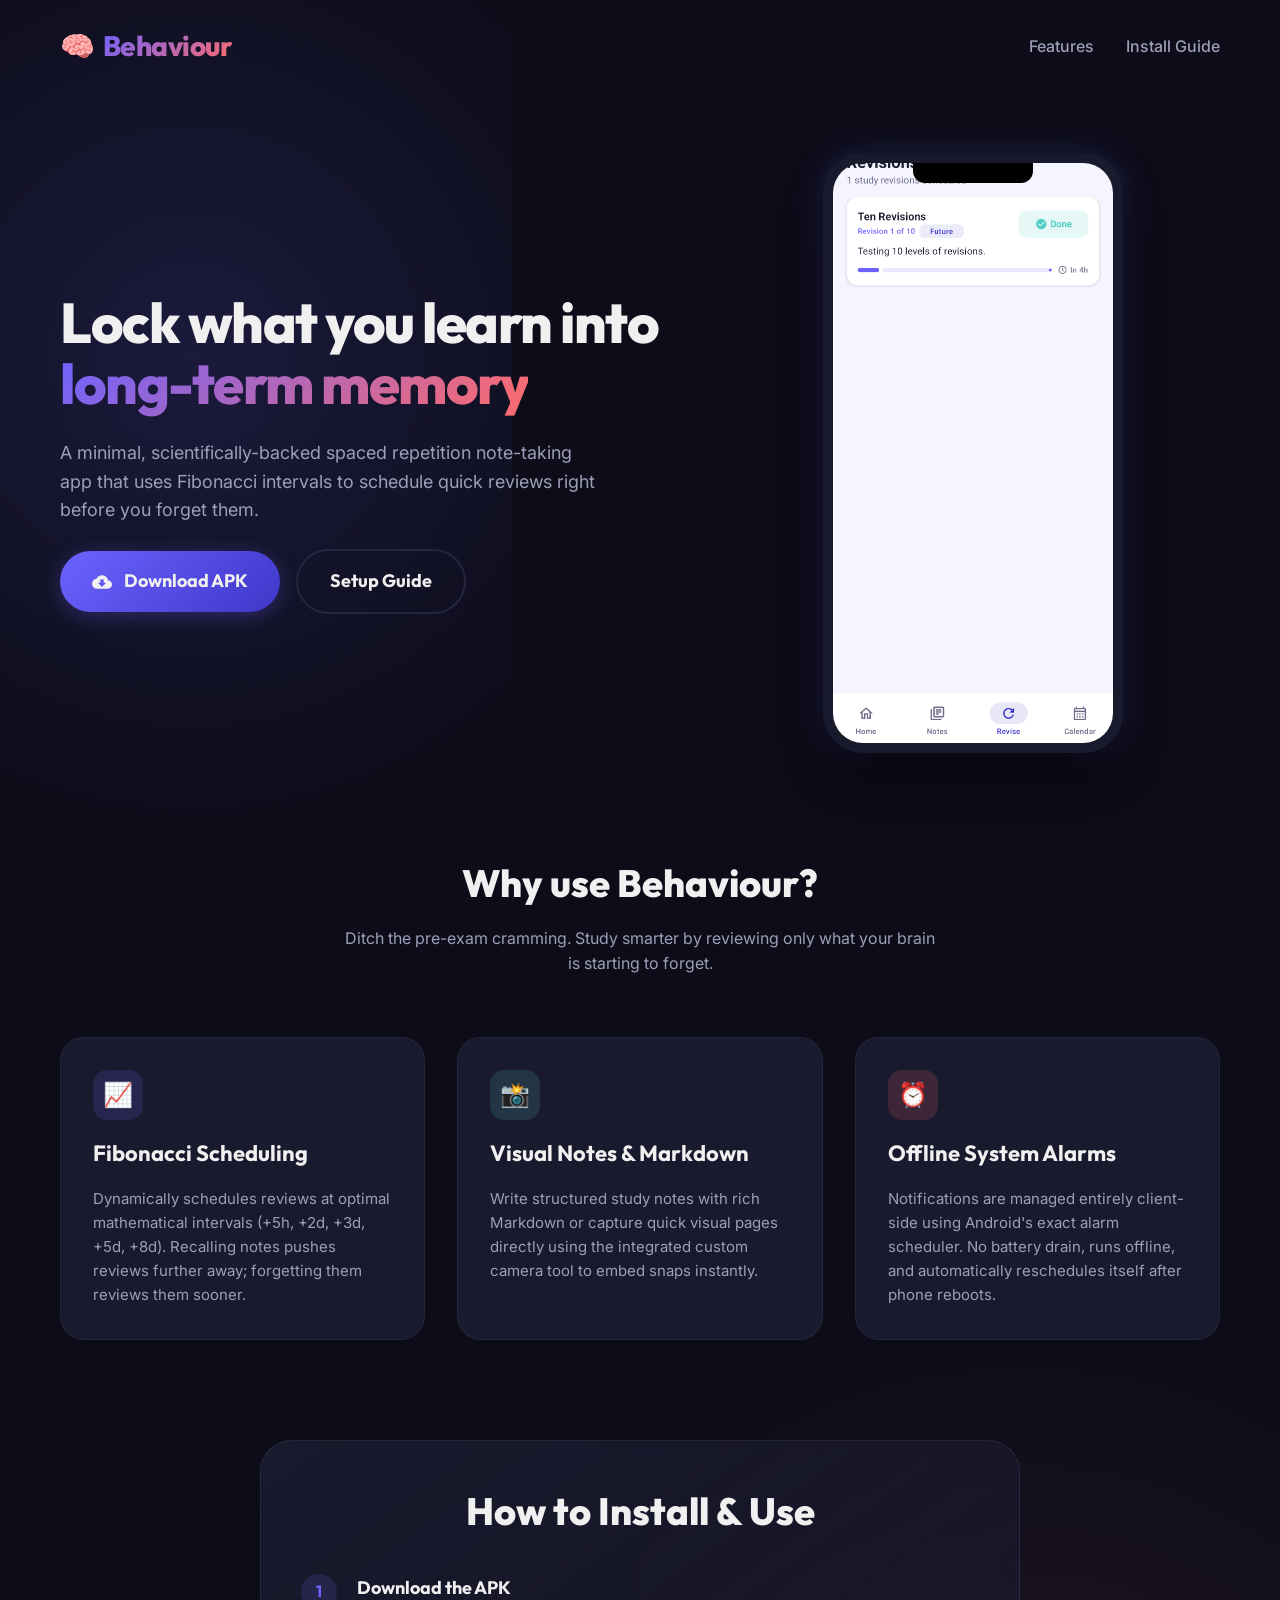
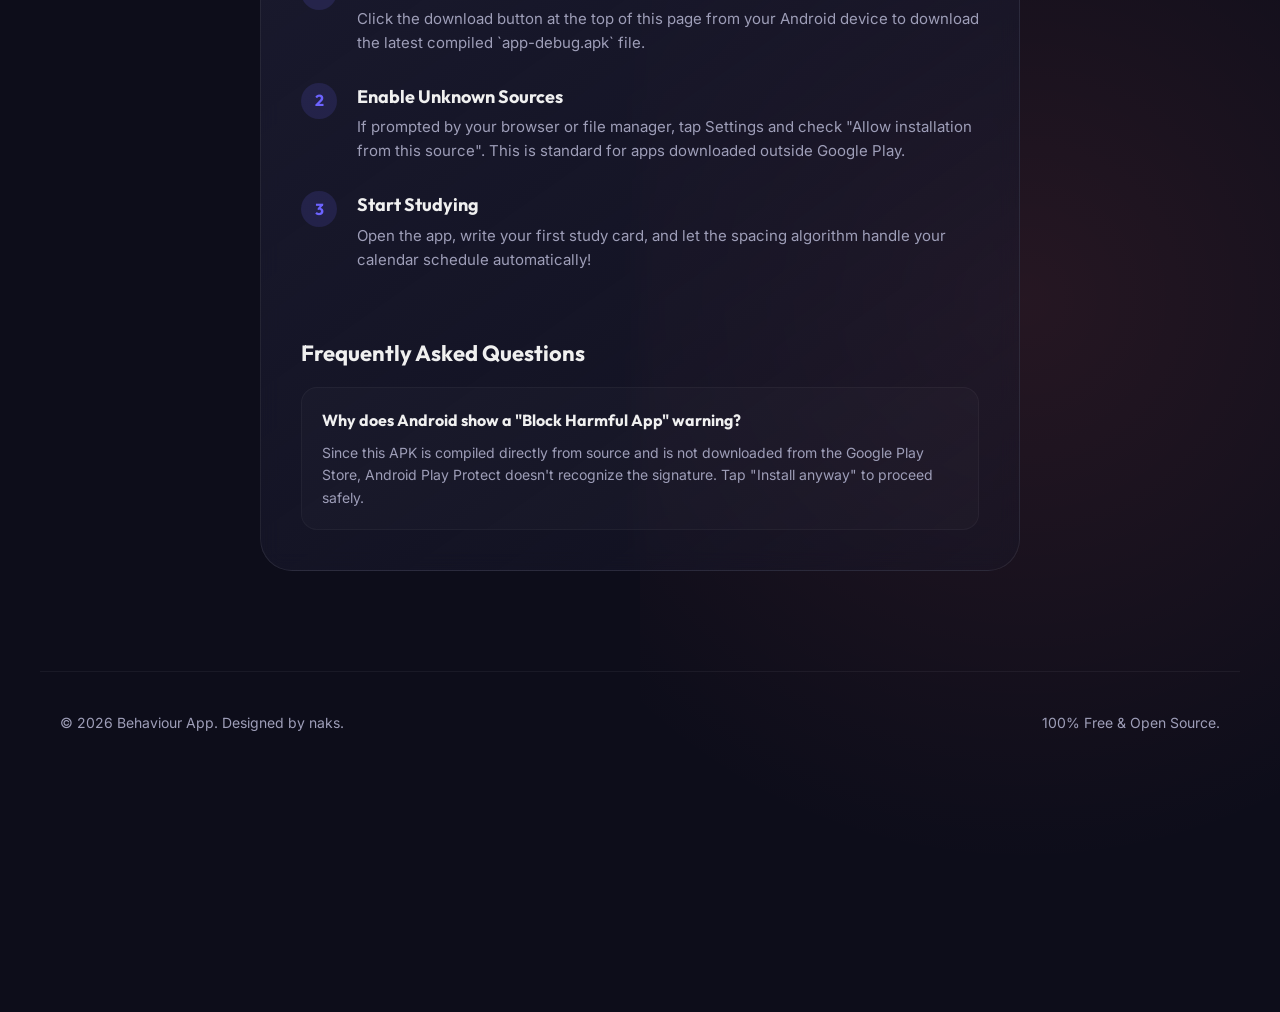
==== docs/index.html @ 8f96861b "Update download link to new GitHub username" ====
<!DOCTYPE html>
<html lang="en">
<head>
    <meta charset="UTF-8">
    <meta name="viewport" content="width=device-width, initial-scale=1.0">
    <title>Behaviour — Spaced Repetition & Study Notes</title>
    <link rel="stylesheet" href="style.css">
</head>
<body>

    <!-- Header Navigation -->
    <header>
        <a href="#" class="logo">🧠 <span>Behaviour</span></a>
        <div class="nav-links">
            <a href="#features">Features</a>
            <a href="#install">Install Guide</a>
        </div>
    </header>

    <!-- Hero Section -->
    <main class="hero">
        <div class="hero-content">
            <h1 class="hero-tagline">Lock what you learn into <span>long-term memory</span></h1>
            <p class="hero-description">
                A minimal, scientifically-backed spaced repetition note-taking app that uses Fibonacci intervals to schedule quick reviews right before you forget them.
            </p>
            
            <div class="cta-group">
                <!-- Redirect link to the latest release compiled by GitHub Actions -->
                <a href="https://github.com/nakshatrapaul/behaviour/releases/latest/download/app-debug.apk" class="btn-primary" id="download-btn">
                    <svg viewBox="0 0 24 24">
                        <path d="M19.35 10.04C18.67 6.59 15.64 4 12 4 9.11 4 6.6 5.64 5.35 8.04 2.34 8.36 0 10.91 0 14c0 3.31 2.69 6 6 6h13c2.76 0 5-2.24 5-5 0-2.64-2.05-4.78-4.65-4.96zM17 13l-5 5-5-5h3V9h4v4h3z"/>
                    </svg>
                    Download APK
                </a>
                <a href="#install" class="btn-secondary">Setup Guide</a>
            </div>
        </div>

        <!-- Phone Mockup -->
        <div class="mockup-container">
            <div class="device-wrapper">
                <div class="device-notch"></div>
                <img src="assets/screenshot.png" alt="Behaviour App Screen" class="device-screen">
            </div>
        </div>
    </main>

    <!-- Features Section -->
    <section class="features-section" id="features">
        <div class="section-header">
            <h2 class="section-title">Why use Behaviour?</h2>
            <p class="section-subtitle">Ditch the pre-exam cramming. Study smarter by reviewing only what your brain is starting to forget.</p>
        </div>

        <div class="features-grid">
            <!-- Spaced Repetition -->
            <div class="feature-card">
                <div class="feature-icon-wrapper icon-purple">📈</div>
                <h3 class="feature-title">Fibonacci Scheduling</h3>
                <p class="feature-desc">Dynamically schedules reviews at optimal mathematical intervals (+5h, +2d, +3d, +5d, +8d). Recalling notes pushes reviews further away; forgetting them reviews them sooner.</p>
            </div>

            <!-- Notes & Camera -->
            <div class="feature-card">
                <div class="feature-icon-wrapper icon-green">📸</div>
                <h3 class="feature-title">Visual Notes & Markdown</h3>
                <p class="feature-desc">Write structured study notes with rich Markdown or capture quick visual pages directly using the integrated custom camera tool to embed snaps instantly.</p>
            </div>

            <!-- Local Alarms -->
            <div class="feature-card">
                <div class="feature-icon-wrapper icon-coral">⏰</div>
                <h3 class="feature-title">Offline System Alarms</h3>
                <p class="feature-desc">Notifications are managed entirely client-side using Android's exact alarm scheduler. No battery drain, runs offline, and automatically reschedules itself after phone reboots.</p>
            </div>
        </div>
    </section>

    <!-- Onboarding / Install Guide -->
    <section class="onboarding-section" id="install">
        <div class="guide-card">
            <h2 class="section-title" style="text-align: center;">How to Install & Use</h2>
            
            <div class="guide-steps">
                <div class="step-item">
                    <div class="step-num">1</div>
                    <div class="step-content">
                        <h4>Download the APK</h4>
                        <p>Click the download button at the top of this page from your Android device to download the latest compiled `app-debug.apk` file.</p>
                    </div>
                </div>

                <div class="step-item">
                    <div class="step-num">2</div>
                    <div class="step-content">
                        <h4>Enable Unknown Sources</h4>
                        <p>If prompted by your browser or file manager, tap Settings and check "Allow installation from this source". This is standard for apps downloaded outside Google Play.</p>
                    </div>
                </div>

                <div class="step-item">
                    <div class="step-num">3</div>
                    <div class="step-content">
                        <h4>Start Studying</h4>
                        <p>Open the app, write your first study card, and let the spacing algorithm handle your calendar schedule automatically!</p>
                    </div>
                </div>
            </div>

            <div class="faq-container">
                <h3 class="feature-title" style="margin-top: 24px;">Frequently Asked Questions</h3>
                
                <div class="faq-item">
                    <h4 class="faq-question">Why does Android show a "Block Harmful App" warning?</h4>
                    <p class="faq-answer">Since this APK is compiled directly from source and is not downloaded from the Google Play Store, Android Play Protect doesn't recognize the signature. Tap "Install anyway" to proceed safely.</p>
                </div>
            </div>
        </div>
    </section>

    <!-- Footer -->
    <footer>
        <p>&copy; 2026 Behaviour App. Designed by naks.</p>
        <p>100% Free & Open Source.</p>
    </footer>

</body>
</html>
---- docs/style.css ----
/* Custom Fonts */
@import url('https://fonts.googleapis.com/css2?family=Inter:wght@300;400;500;600&family=Outfit:wght@400;600;700;800&display=swap');

:root {
    --primary: #6C63FF;
    --primary-light: #3F37C9;
    --secondary: #FF6B6B;
    --accent: #4ECDC4;
    --bg-dark: #0D0D1A;
    --card-dark: #1A1A2E;
    --card-hover: #252540;
    --text-white: #F0F0F0;
    --text-gray: #9E9EB8;
    --font-outfit: 'Outfit', sans-serif;
    --font-inter: 'Inter', sans-serif;
}

* {
    margin: 0;
    padding: 0;
    box-sizing: border-box;
}

body {
    background-color: var(--bg-dark);
    color: var(--text-white);
    font-family: var(--font-inter);
    line-height: 1.6;
    overflow-x: hidden;
    position: relative;
}

/* Background Gradients (Aesthetic Glows) */
body::before {
    content: '';
    position: absolute;
    top: -10%;
    left: -10%;
    width: 50%;
    height: 50%;
    background: radial-gradient(circle, rgba(108, 99, 255, 0.15) 0%, rgba(0,0,0,0) 70%);
    z-index: -1;
    pointer-events: none;
}

body::after {
    content: '';
    position: absolute;
    bottom: -10%;
    right: -10%;
    width: 60%;
    height: 60%;
    background: radial-gradient(circle, rgba(255, 107, 107, 0.1) 0%, rgba(0,0,0,0) 70%);
    z-index: -1;
    pointer-events: none;
}

/* Header / Navigation */
header {
    max-width: 1200px;
    margin: 0 auto;
    padding: 24px 20px;
    display: flex;
    justify-content: space-between;
    align-items: center;
}

.logo {
    font-family: var(--font-outfit);
    font-size: 28px;
    font-weight: 800;
    color: var(--text-white);
    text-decoration: none;
    letter-spacing: -0.5px;
    display: flex;
    align-items: center;
    gap: 8px;
}

.logo span {
    background: linear-gradient(135deg, var(--primary), var(--secondary));
    -webkit-background-clip: text;
    -webkit-text-fill-color: transparent;
}

.nav-links {
    display: flex;
    gap: 32px;
}

.nav-links a {
    color: var(--text-gray);
    text-decoration: none;
    font-weight: 500;
    transition: color 0.3s ease;
}

.nav-links a:hover {
    color: var(--text-white);
}

/* Hero Section */
.hero {
    max-width: 1200px;
    margin: 60px auto 100px;
    padding: 0 20px;
    display: grid;
    grid-template-columns: 1.1fr 0.9fr;
    gap: 60px;
    align-items: center;
}

@media (max-width: 968px) {
    .hero {
        grid-template-columns: 1fr;
        text-align: center;
        margin-top: 20px;
        gap: 40px;
    }
}

.hero-content {
    display: flex;
    flex-direction: column;
    gap: 24px;
}

.hero-tagline {
    font-family: var(--font-outfit);
    font-size: 56px;
    font-weight: 800;
    line-height: 1.1;
    letter-spacing: -1.5px;
}

@media (max-width: 768px) {
    .hero-tagline {
        font-size: 40px;
    }
}

.hero-tagline span {
    background: linear-gradient(135deg, var(--primary), var(--secondary));
    -webkit-background-clip: text;
    -webkit-text-fill-color: transparent;
}

.hero-description {
    font-size: 18px;
    color: var(--text-gray);
    max-width: 540px;
}

@media (max-width: 968px) {
    .hero-description {
        margin: 0 auto;
    }
}

/* Call to Action Button */
.cta-group {
    display: flex;
    gap: 16px;
    align-items: center;
}

@media (max-width: 968px) {
    .cta-group {
        justify-content: center;
    }
}

@media (max-width: 480px) {
    .cta-group {
        flex-direction: column;
        width: 100%;
    }
}

.btn-primary {
    background: linear-gradient(135deg, var(--primary), var(--primary-light));
    color: var(--text-white);
    text-decoration: none;
    font-family: var(--font-outfit);
    font-size: 18px;
    font-weight: 700;
    padding: 16px 32px;
    border-radius: 50px;
    display: inline-flex;
    align-items: center;
    gap: 12px;
    box-shadow: 0 4px 20px rgba(108, 99, 255, 0.3);
    transition: all 0.3s cubic-bezier(0.16, 1, 0.3, 1);
    border: none;
    cursor: pointer;
}

.btn-primary:hover {
    transform: translateY(-2px);
    box-shadow: 0 8px 30px rgba(108, 99, 255, 0.5);
}

.btn-primary svg {
    width: 20px;
    height: 20px;
    fill: currentColor;
    transition: transform 0.3s ease;
}

.btn-primary:hover svg {
    transform: translateY(2px);
}

.btn-secondary {
    background-color: transparent;
    color: var(--text-white);
    border: 2px solid var(--card-hover);
    text-decoration: none;
    font-family: var(--font-outfit);
    font-size: 18px;
    font-weight: 700;
    padding: 16px 32px;
    border-radius: 50px;
    transition: all 0.3s ease;
}

.btn-secondary:hover {
    border-color: var(--text-white);
    background-color: rgba(255, 255, 255, 0.05);
}

@media (max-width: 480px) {
    .btn-primary, .btn-secondary {
        width: 100%;
        justify-content: center;
    }
}

/* Mockup Showcase */
.mockup-container {
    position: relative;
    display: flex;
    justify-content: center;
    align-items: center;
}

.device-wrapper {
    position: relative;
    width: 300px;
    height: 600px;
    border-radius: 40px;
    background-color: #000;
    border: 10px solid #1a1a2e;
    box-shadow: 0 25px 50px -12px rgba(0, 0, 0, 0.8),
                0 0 30px rgba(108, 99, 255, 0.2);
    overflow: hidden;
}

.device-screen {
    width: 100%;
    height: 100%;
    object-fit: cover;
    background-color: var(--bg-dark);
}

.device-notch {
    position: absolute;
    top: 0;
    left: 50%;
    transform: translateX(-50%);
    width: 120px;
    height: 20px;
    background-color: #000;
    border-bottom-left-radius: 12px;
    border-bottom-right-radius: 12px;
    z-index: 10;
}

/* Features Grid */
.features-section {
    max-width: 1200px;
    margin: 80px auto;
    padding: 0 20px;
}

.section-header {
    text-align: center;
    margin-bottom: 60px;
    display: flex;
    flex-direction: column;
    gap: 12px;
}

.section-title {
    font-family: var(--font-outfit);
    font-size: 38px;
    font-weight: 800;
}

.section-subtitle {
    color: var(--text-gray);
    max-width: 600px;
    margin: 0 auto;
}

.features-grid {
    display: grid;
    grid-template-columns: repeat(auto-fit, minmax(300px, 1fr));
    gap: 32px;
}

.feature-card {
    background-color: var(--card-dark);
    border: 1px solid rgba(255, 255, 255, 0.05);
    border-radius: 24px;
    padding: 32px;
    display: flex;
    flex-direction: column;
    gap: 16px;
    transition: all 0.3s ease;
}

.feature-card:hover {
    transform: translateY(-4px);
    border-color: rgba(108, 99, 255, 0.3);
    background-color: var(--card-hover);
    box-shadow: 0 10px 30px rgba(108, 99, 255, 0.05);
}

.feature-icon-wrapper {
    width: 50px;
    height: 50px;
    border-radius: 14px;
    display: flex;
    align-items: center;
    justify-content: center;
    font-size: 24px;
}

.icon-purple {
    background-color: rgba(108, 99, 255, 0.15);
    color: var(--primary);
}

.icon-green {
    background-color: rgba(78, 205, 196, 0.15);
    color: var(--accent);
}

.icon-coral {
    background-color: rgba(255, 107, 107, 0.15);
    color: var(--secondary);
}

.feature-title {
    font-family: var(--font-outfit);
    font-size: 22px;
    font-weight: 700;
}

.feature-desc {
    color: var(--text-gray);
    font-size: 15px;
}

/* Install Guide & FAQ */
.onboarding-section {
    max-width: 800px;
    margin: 100px auto;
    padding: 0 20px;
}

.guide-card {
    background: linear-gradient(145deg, var(--card-dark) 0%, rgba(26,26,46,0.3) 100%);
    border: 1px solid rgba(255, 255, 255, 0.08);
    border-radius: 32px;
    padding: 40px;
    backdrop-filter: blur(10px);
}

@media (max-width: 480px) {
    .guide-card {
        padding: 24px;
    }
}

.guide-steps {
    display: flex;
    flex-direction: column;
    gap: 28px;
    margin-top: 32px;
}

.step-item {
    display: flex;
    gap: 20px;
    align-items: flex-start;
}

.step-num {
    background-color: rgba(108, 99, 255, 0.15);
    color: var(--primary);
    width: 36px;
    height: 36px;
    border-radius: 50%;
    display: flex;
    align-items: center;
    justify-content: center;
    font-family: var(--font-outfit);
    font-weight: 700;
    flex-shrink: 0;
}

.step-content h4 {
    font-family: var(--font-outfit);
    font-size: 18px;
    font-weight: 700;
    margin-bottom: 4px;
}

.step-content p {
    color: var(--text-gray);
    font-size: 15px;
}

/* FAQ Accordion */
.faq-container {
    margin-top: 40px;
    display: flex;
    flex-direction: column;
    gap: 16px;
}

.faq-item {
    background-color: rgba(255, 255, 255, 0.02);
    border: 1px solid rgba(255, 255, 255, 0.04);
    border-radius: 16px;
    padding: 20px;
}

.faq-question {
    font-family: var(--font-outfit);
    font-size: 16px;
    font-weight: 700;
    margin-bottom: 8px;
    color: var(--text-white);
}

.faq-answer {
    color: var(--text-gray);
    font-size: 14px;
}

/* Footer */
footer {
    border-top: 1px solid rgba(255, 255, 255, 0.05);
    max-width: 1200px;
    margin: 0 auto;
    padding: 40px 20px;
    display: flex;
    justify-content: space-between;
    align-items: center;
    color: var(--text-gray);
    font-size: 14px;
}

@media (max-width: 768px) {
    footer {
        flex-direction: column;
        gap: 20px;
        text-align: center;
    }
}
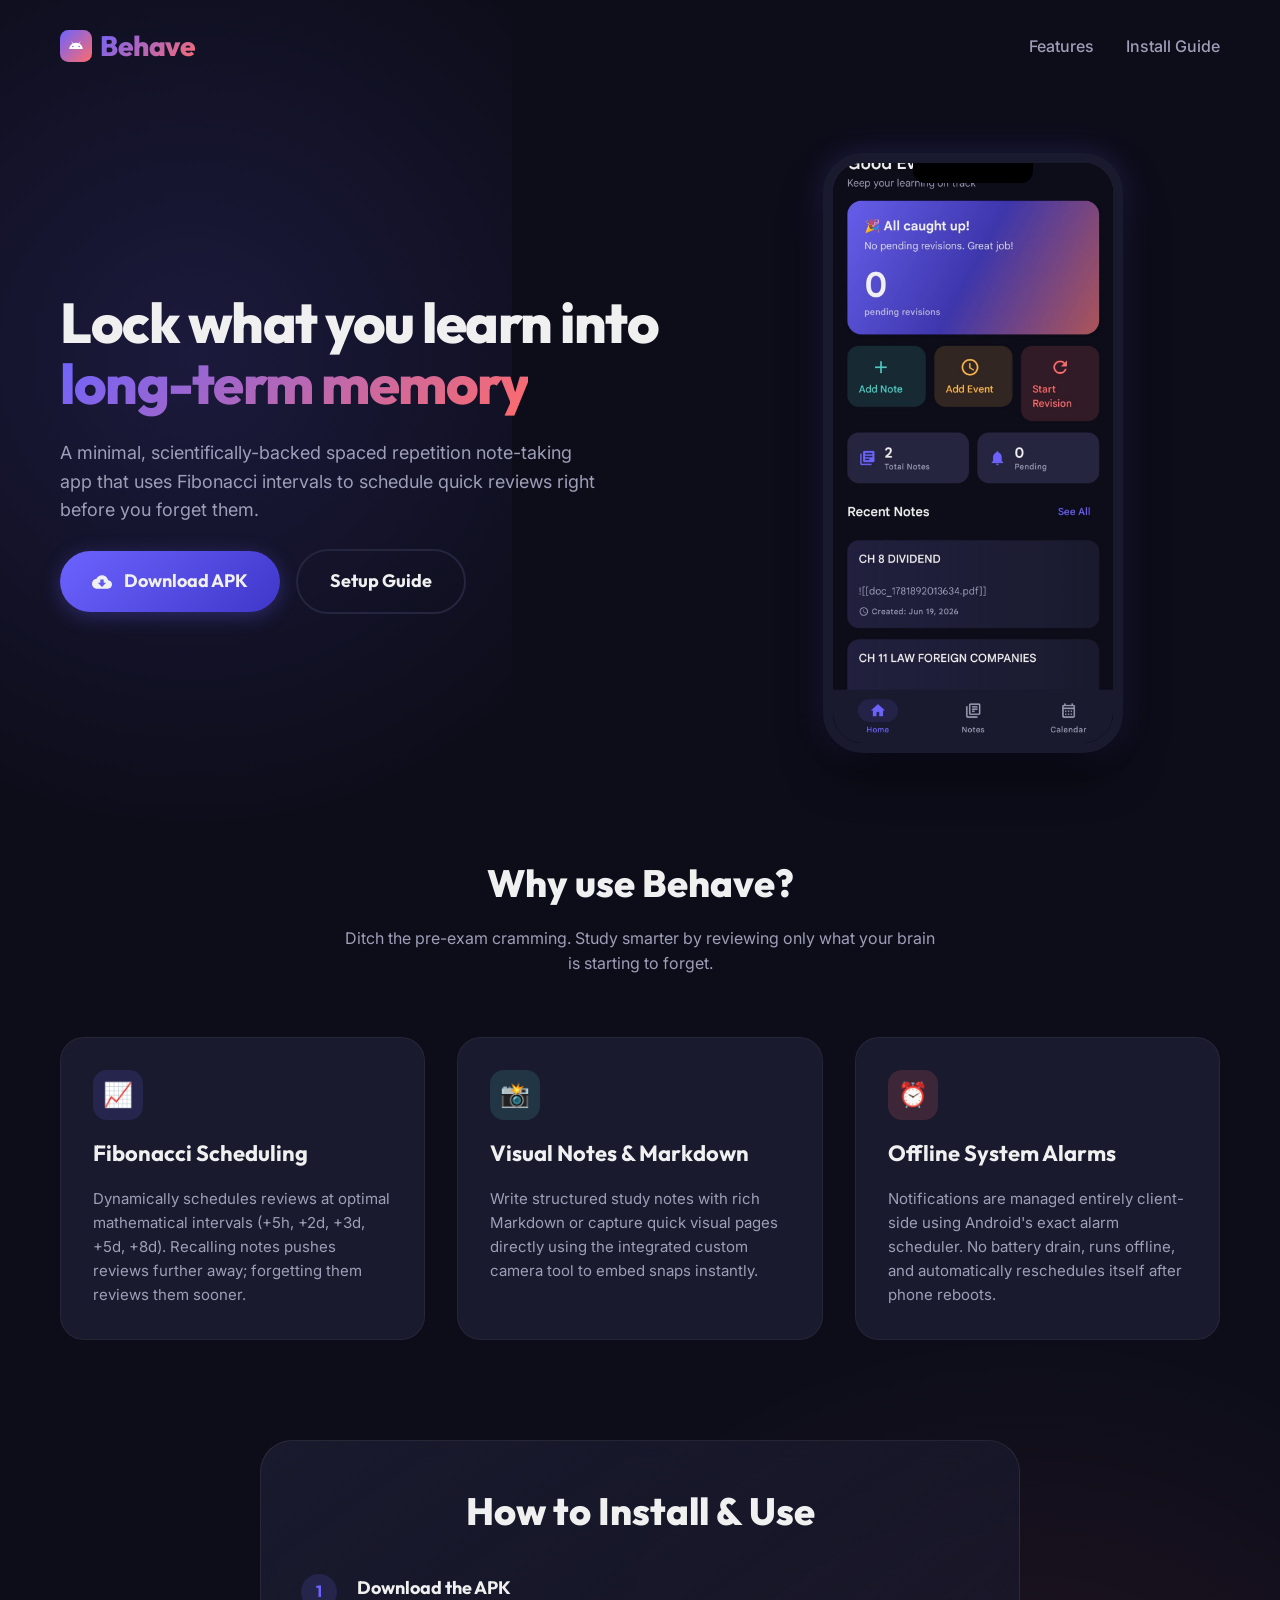
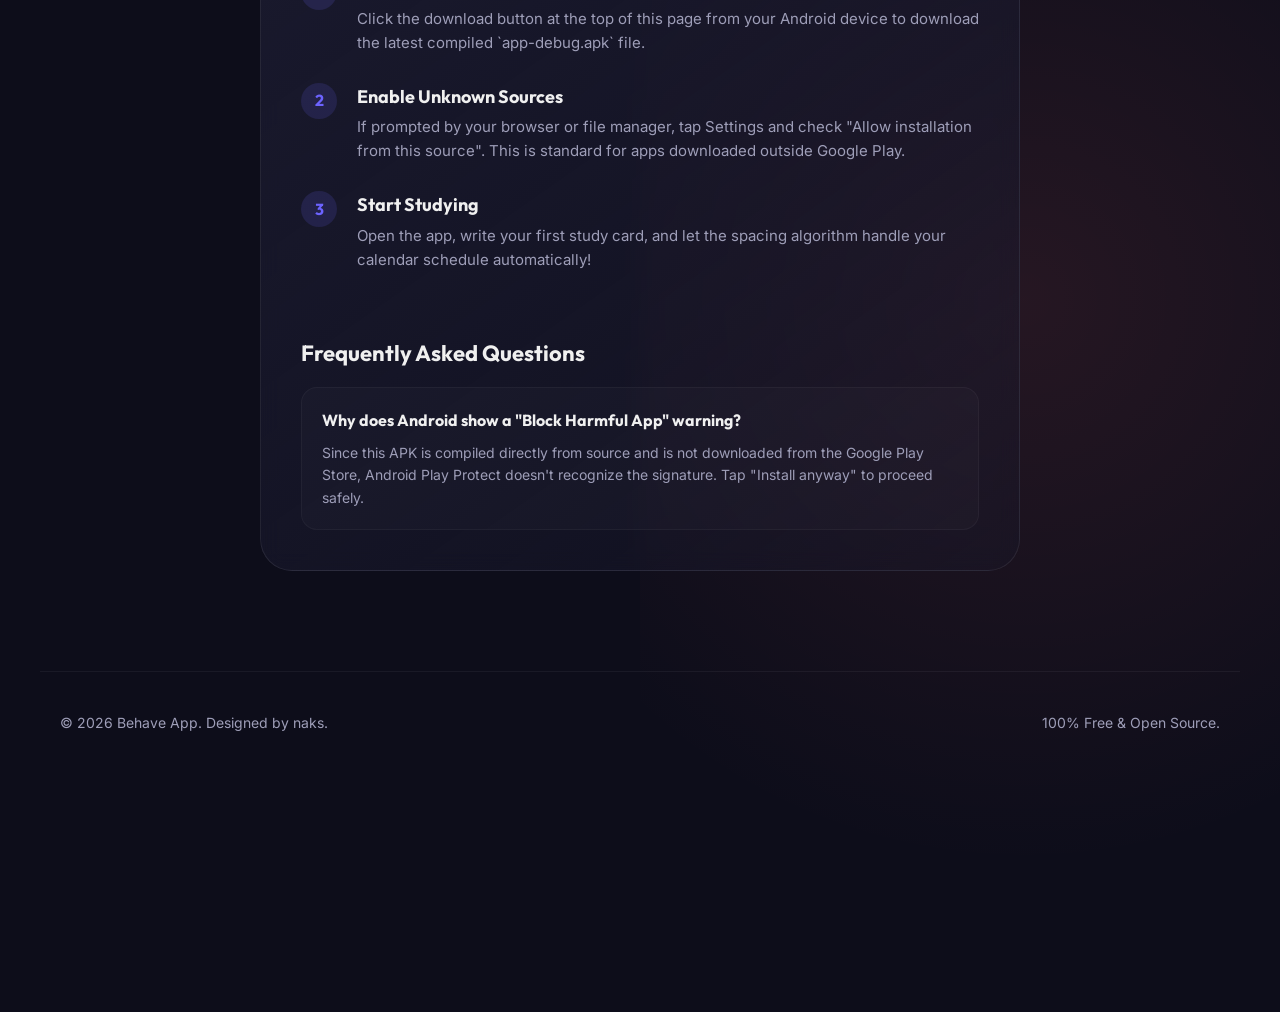
==== commit ccb64963: "Web: change mockup screenshot and update logo/brand to Behave" ====
--- a/docs/index.html
+++ b/docs/index.html
@@ -3,14 +3,28 @@
 <head>
     <meta charset="UTF-8">
     <meta name="viewport" content="width=device-width, initial-scale=1.0">
-    <title>Behaviour — Spaced Repetition & Study Notes</title>
+    <title>Behave — Spaced Repetition & Study Notes</title>
     <link rel="stylesheet" href="style.css">
 </head>
 <body>
 
     <!-- Header Navigation -->
     <header>
-        <a href="#" class="logo">🧠 <span>Behaviour</span></a>
+        <a href="#" class="logo">
+            <svg viewBox="0 0 108 108" class="logo-icon" width="32" height="32">
+                <rect width="108" height="108" rx="28" fill="url(#logo-grad)" />
+                <path fill="#FFFFFF" d="M65.3,45.828l3.8,-6.6c0.2,-0.4 0.1,-0.9 -0.3,-1.1c-0.4,-0.2 -0.9,-0.1 -1.1,0.3l-3.9,6.7c-6.3,-2.8 -13.4,-2.8 -19.7,0l-3.9,-6.7c-0.2,-0.4 -0.7,-0.5 -1.1,-0.3C38.8,38.328 38.7,38.828 38.9,39.228l3.8,6.6C36.2,49.428 31.7,56.028 31,63.928h46C76.3,56.028 71.8,49.428 65.3,45.828z" />
+                <circle cx="43.4" cy="55.5" r="2.5" fill="#6C63FF" />
+                <circle cx="64.6" cy="55.5" r="2.5" fill="#6C63FF" />
+                <defs>
+                    <linearGradient id="logo-grad" x1="0%" y1="0%" x2="100%" y2="100%">
+                        <stop offset="0%" stop-color="#6C63FF" />
+                        <stop offset="100%" stop-color="#FF6B6B" />
+                    </linearGradient>
+                </defs>
+            </svg>
+            <span>Behave</span>
+        </a>
         <div class="nav-links">
             <a href="#features">Features</a>
             <a href="#install">Install Guide</a>
@@ -41,7 +55,7 @@
         <div class="mockup-container">
             <div class="device-wrapper">
                 <div class="device-notch"></div>
-                <img src="assets/screenshot.png" alt="Behaviour App Screen" class="device-screen">
+                <img src="assets/screenshot.png" alt="Behave App Screen" class="device-screen">
             </div>
         </div>
     </main>
@@ -49,7 +63,7 @@
     <!-- Features Section -->
     <section class="features-section" id="features">
         <div class="section-header">
-            <h2 class="section-title">Why use Behaviour?</h2>
+            <h2 class="section-title">Why use Behave?</h2>
             <p class="section-subtitle">Ditch the pre-exam cramming. Study smarter by reviewing only what your brain is starting to forget.</p>
         </div>
 
@@ -121,7 +135,7 @@
 
     <!-- Footer -->
     <footer>
-        <p>&copy; 2026 Behaviour App. Designed by naks.</p>
+        <p>&copy; 2026 Behave App. Designed by naks.</p>
         <p>100% Free & Open Source.</p>
     </footer>
 
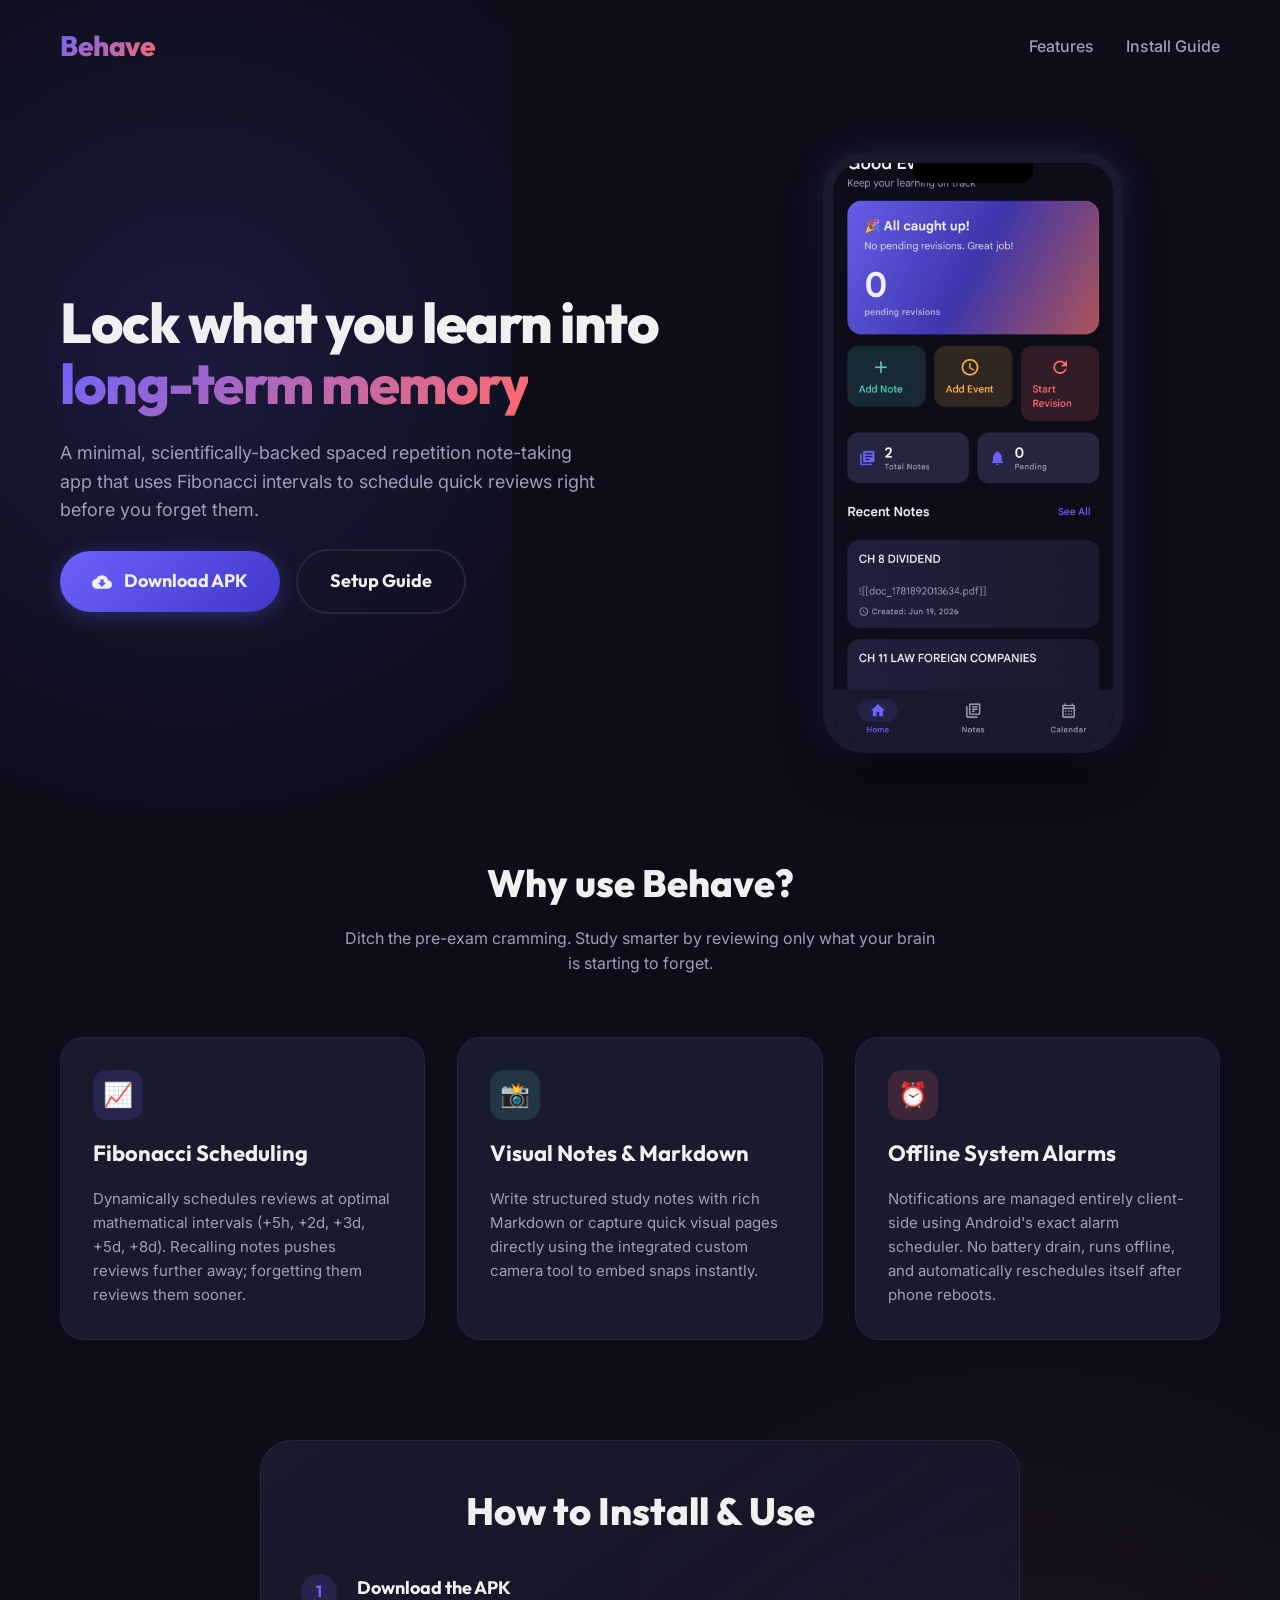
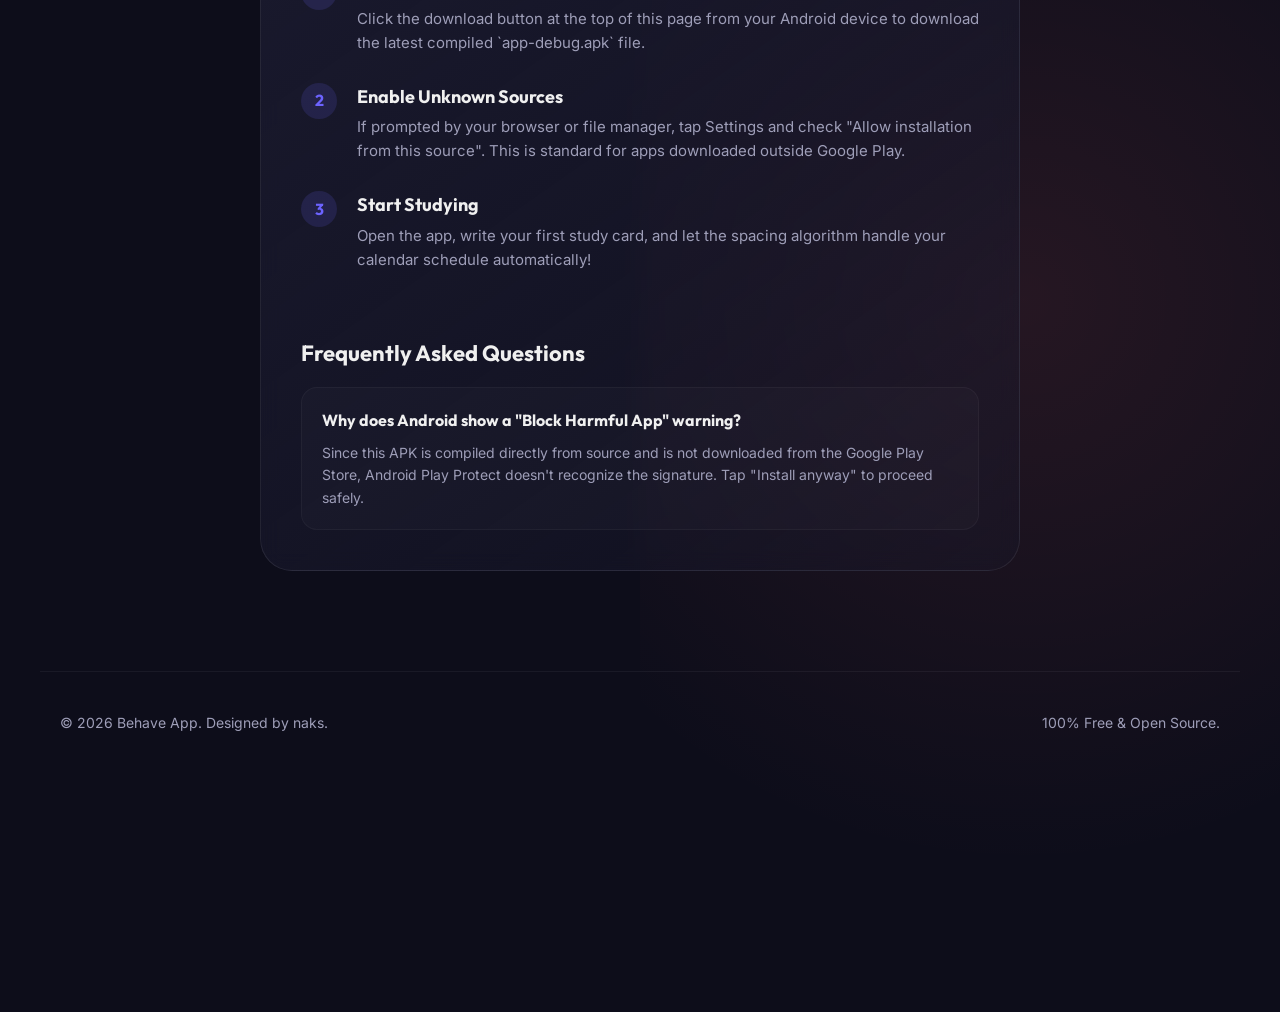
==== commit 8f92c98f: "Web: simplify logo to just the text Behave (no symbols or icon)" ====
--- a/docs/index.html
+++ b/docs/index.html
@@ -10,21 +10,7 @@
 
     <!-- Header Navigation -->
     <header>
-        <a href="#" class="logo">
-            <svg viewBox="0 0 108 108" class="logo-icon" width="32" height="32">
-                <rect width="108" height="108" rx="28" fill="url(#logo-grad)" />
-                <path fill="#FFFFFF" d="M65.3,45.828l3.8,-6.6c0.2,-0.4 0.1,-0.9 -0.3,-1.1c-0.4,-0.2 -0.9,-0.1 -1.1,0.3l-3.9,6.7c-6.3,-2.8 -13.4,-2.8 -19.7,0l-3.9,-6.7c-0.2,-0.4 -0.7,-0.5 -1.1,-0.3C38.8,38.328 38.7,38.828 38.9,39.228l3.8,6.6C36.2,49.428 31.7,56.028 31,63.928h46C76.3,56.028 71.8,49.428 65.3,45.828z" />
-                <circle cx="43.4" cy="55.5" r="2.5" fill="#6C63FF" />
-                <circle cx="64.6" cy="55.5" r="2.5" fill="#6C63FF" />
-                <defs>
-                    <linearGradient id="logo-grad" x1="0%" y1="0%" x2="100%" y2="100%">
-                        <stop offset="0%" stop-color="#6C63FF" />
-                        <stop offset="100%" stop-color="#FF6B6B" />
-                    </linearGradient>
-                </defs>
-            </svg>
-            <span>Behave</span>
-        </a>
+        <a href="#" class="logo"><span>Behave</span></a>
         <div class="nav-links">
             <a href="#features">Features</a>
             <a href="#install">Install Guide</a>
@@ -55,7 +41,7 @@
         <div class="mockup-container">
             <div class="device-wrapper">
                 <div class="device-notch"></div>
-                <img src="assets/screenshot.png" alt="Behave App Screen" class="device-screen">
+                <img src="assets/screenshot.png?v=2" alt="Behave App Screen" class="device-screen">
             </div>
         </div>
     </main>
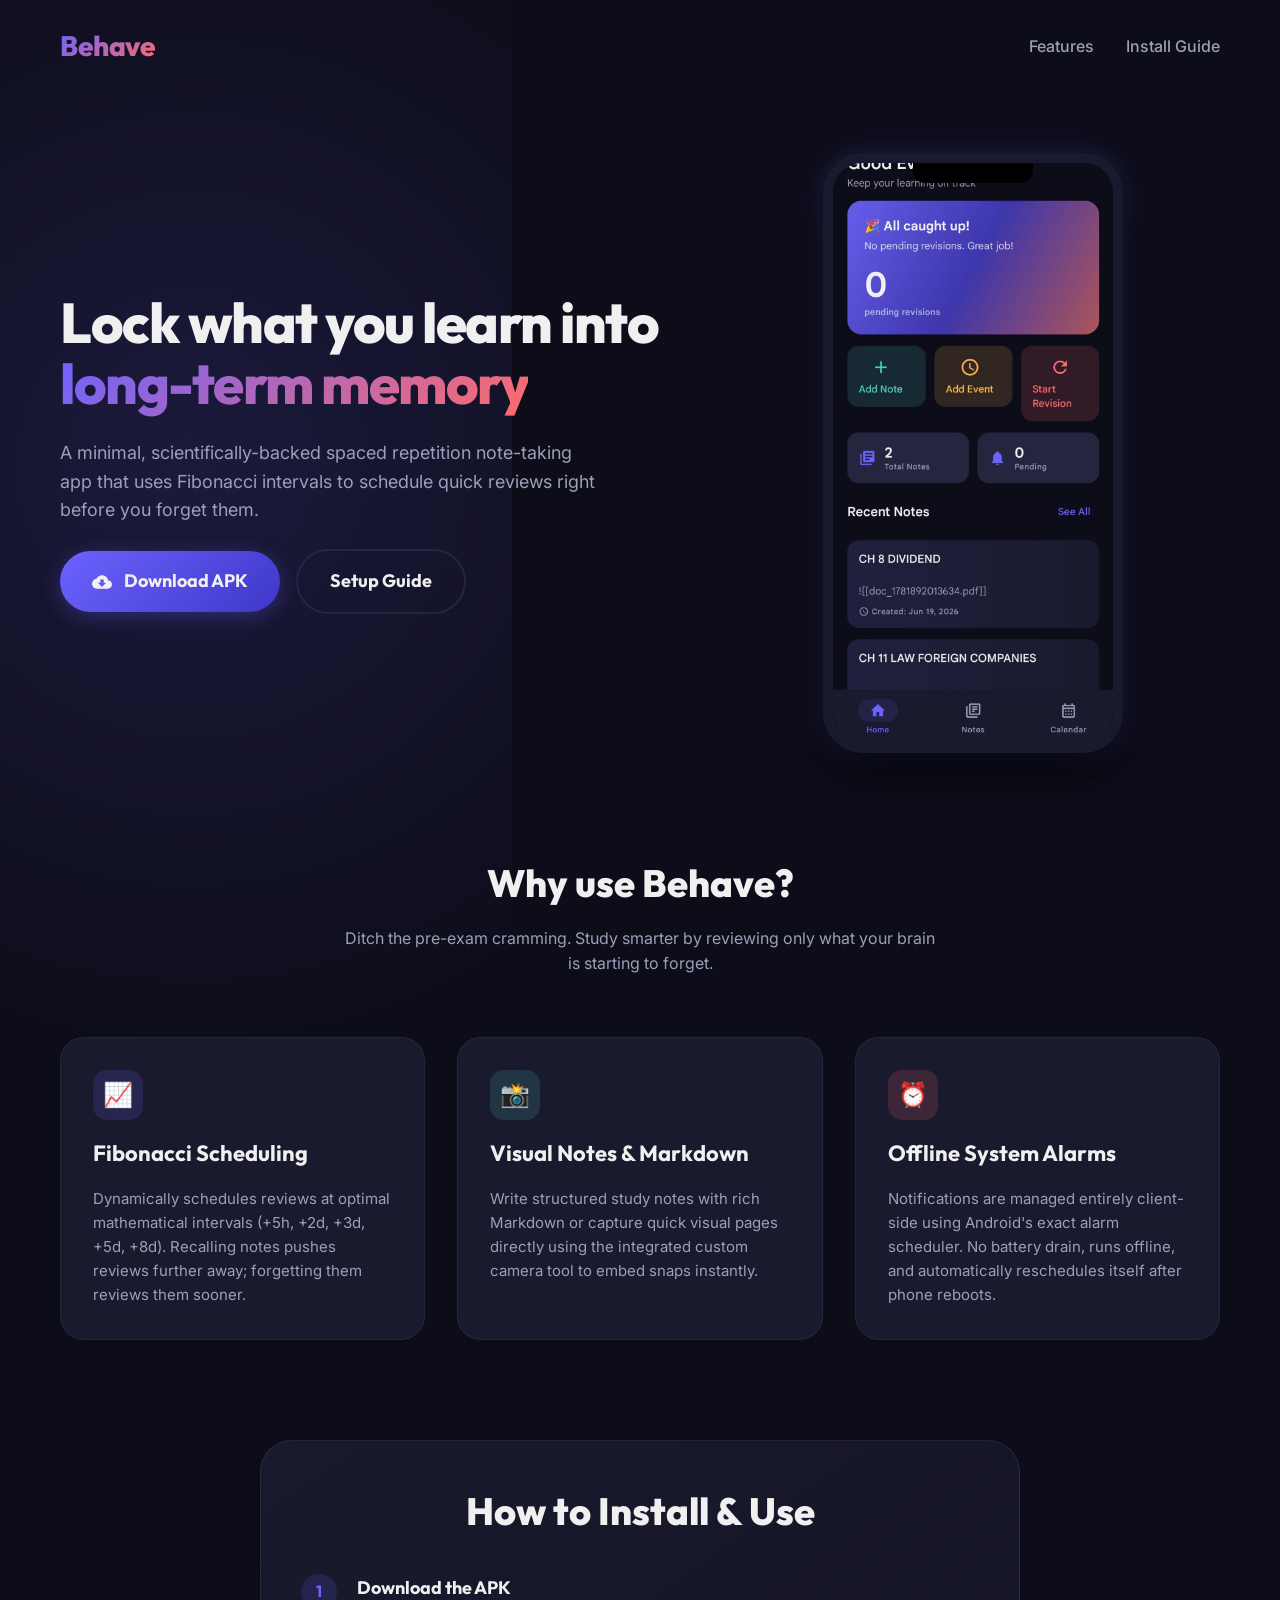
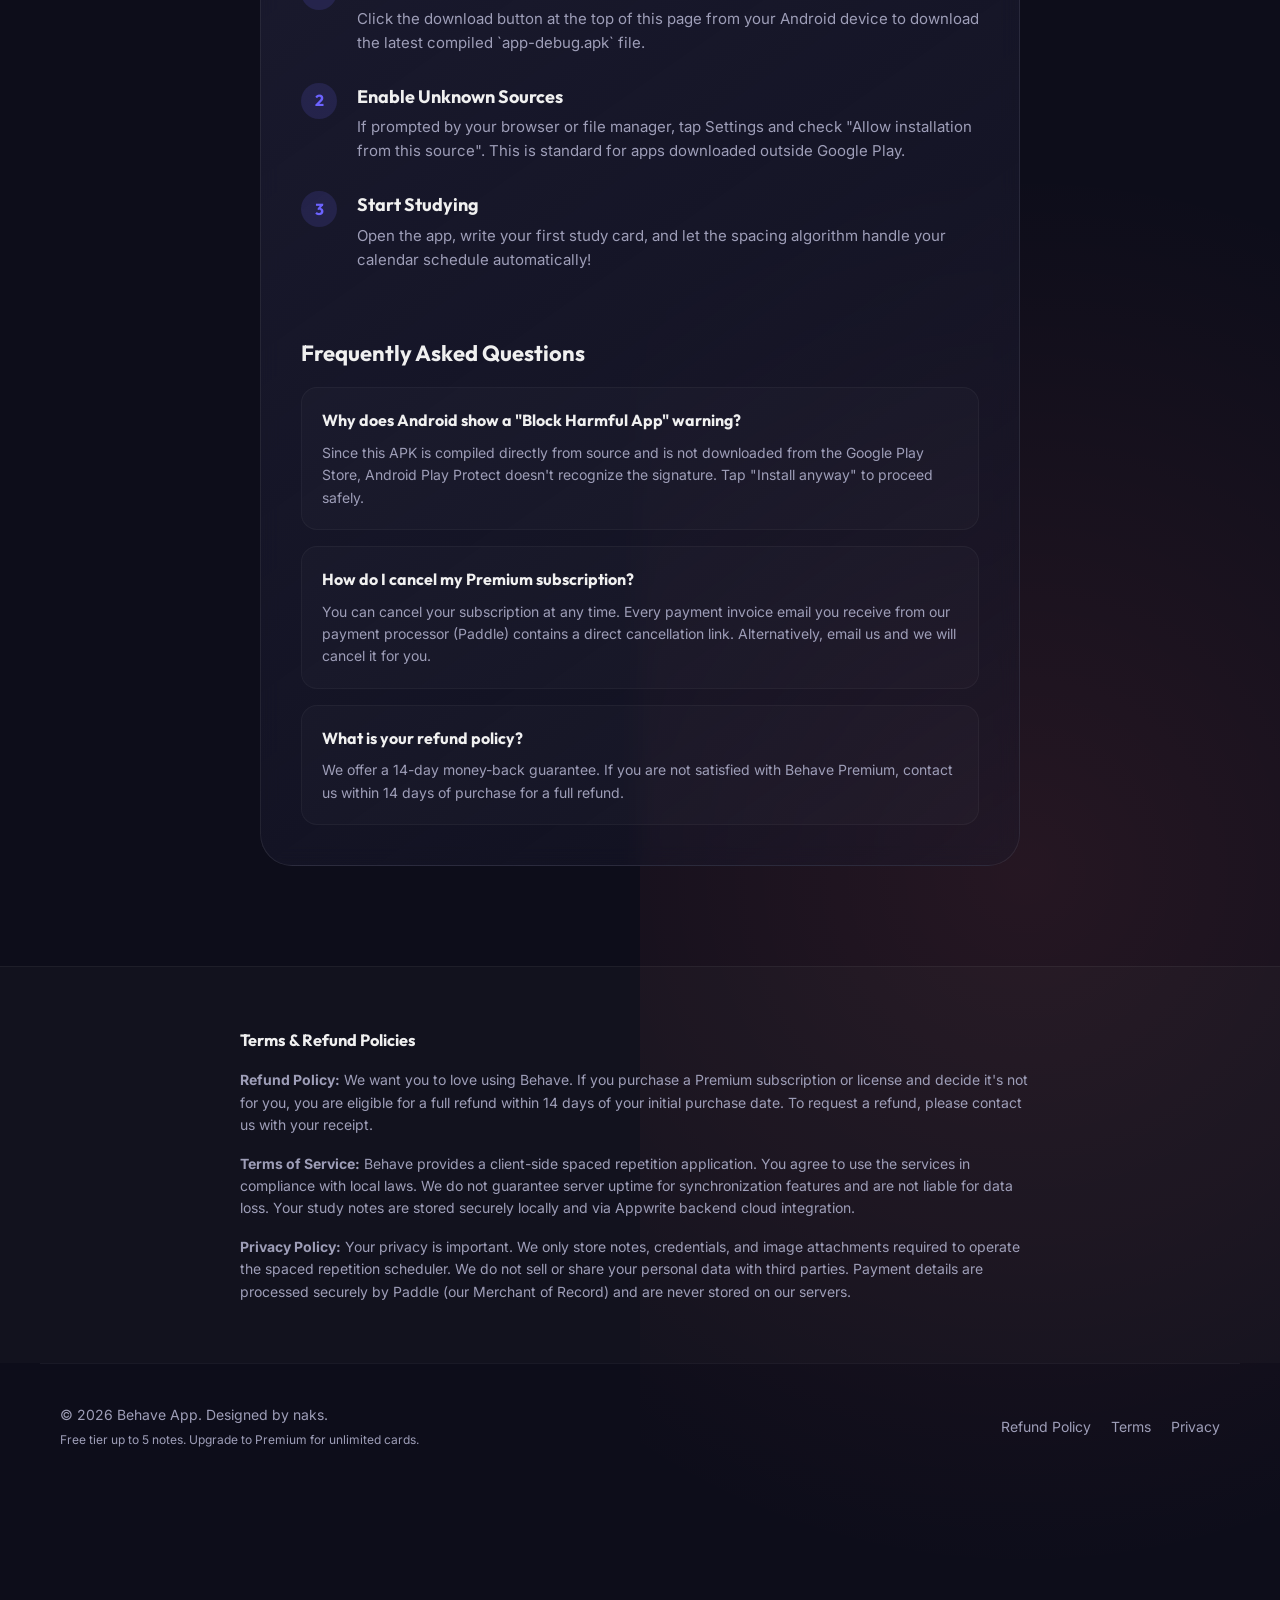
==== commit 401e26b6: "feat: Add Paddle.js checkout page and update BillingRepository with real Price ID" ====
--- a/docs/index.html
+++ b/docs/index.html
@@ -115,14 +115,41 @@
                     <h4 class="faq-question">Why does Android show a "Block Harmful App" warning?</h4>
                     <p class="faq-answer">Since this APK is compiled directly from source and is not downloaded from the Google Play Store, Android Play Protect doesn't recognize the signature. Tap "Install anyway" to proceed safely.</p>
                 </div>
+
+                <div class="faq-item">
+                    <h4 class="faq-question">How do I cancel my Premium subscription?</h4>
+                    <p class="faq-answer">You can cancel your subscription at any time. Every payment invoice email you receive from our payment processor (Paddle) contains a direct cancellation link. Alternatively, email us and we will cancel it for you.</p>
+                </div>
+
+                <div class="faq-item">
+                    <h4 class="faq-question">What is your refund policy?</h4>
+                    <p class="faq-answer">We offer a 14-day money-back guarantee. If you are not satisfied with Behave Premium, contact us within 14 days of purchase for a full refund.</p>
+                </div>
             </div>
+        </div>
+    </section>
+
+    <!-- Legal Policies Section -->
+    <section class="policies-section" id="policies" style="padding: 60px 20px; background: rgba(255, 255, 255, 0.02); border-top: 1px solid rgba(255, 255, 255, 0.05);">
+        <div style="max-width: 800px; margin: 0 auto; color: var(--text-gray); font-size: 14px; line-height: 1.6;">
+            <h3 style="color: var(--text-white); margin-bottom: 16px; font-family: var(--font-outfit);">Terms & Refund Policies</h3>
+            <p id="refund-policy"><strong>Refund Policy:</strong> We want you to love using Behave. If you purchase a Premium subscription or license and decide it's not for you, you are eligible for a full refund within 14 days of your initial purchase date. To request a refund, please contact us with your receipt.</p>
+            <p id="terms" style="margin-top: 16px;"><strong>Terms of Service:</strong> Behave provides a client-side spaced repetition application. You agree to use the services in compliance with local laws. We do not guarantee server uptime for synchronization features and are not liable for data loss. Your study notes are stored securely locally and via Appwrite backend cloud integration.</p>
+            <p id="privacy" style="margin-top: 16px;"><strong>Privacy Policy:</strong> Your privacy is important. We only store notes, credentials, and image attachments required to operate the spaced repetition scheduler. We do not sell or share your personal data with third parties. Payment details are processed securely by Paddle (our Merchant of Record) and are never stored on our servers.</p>
         </div>
     </section>
 
     <!-- Footer -->
     <footer>
-        <p>&copy; 2026 Behave App. Designed by naks.</p>
-        <p>100% Free & Open Source.</p>
+        <div>
+            <p>&copy; 2026 Behave App. Designed by naks.</p>
+            <p style="font-size: 12px; margin-top: 4px;">Free tier up to 5 notes. Upgrade to Premium for unlimited cards.</p>
+        </div>
+        <div style="display: flex; gap: 20px;">
+            <a href="#refund-policy" style="color: var(--text-gray); text-decoration: none; transition: color 0.3s;" onmouseover="this.style.color='#F0F0F0'" onmouseout="this.style.color='var(--text-gray)'">Refund Policy</a>
+            <a href="#terms" style="color: var(--text-gray); text-decoration: none; transition: color 0.3s;" onmouseover="this.style.color='#F0F0F0'" onmouseout="this.style.color='var(--text-gray)'">Terms</a>
+            <a href="#privacy" style="color: var(--text-gray); text-decoration: none; transition: color 0.3s;" onmouseover="this.style.color='#F0F0F0'" onmouseout="this.style.color='var(--text-gray)'">Privacy</a>
+        </div>
     </footer>
 
 </body>
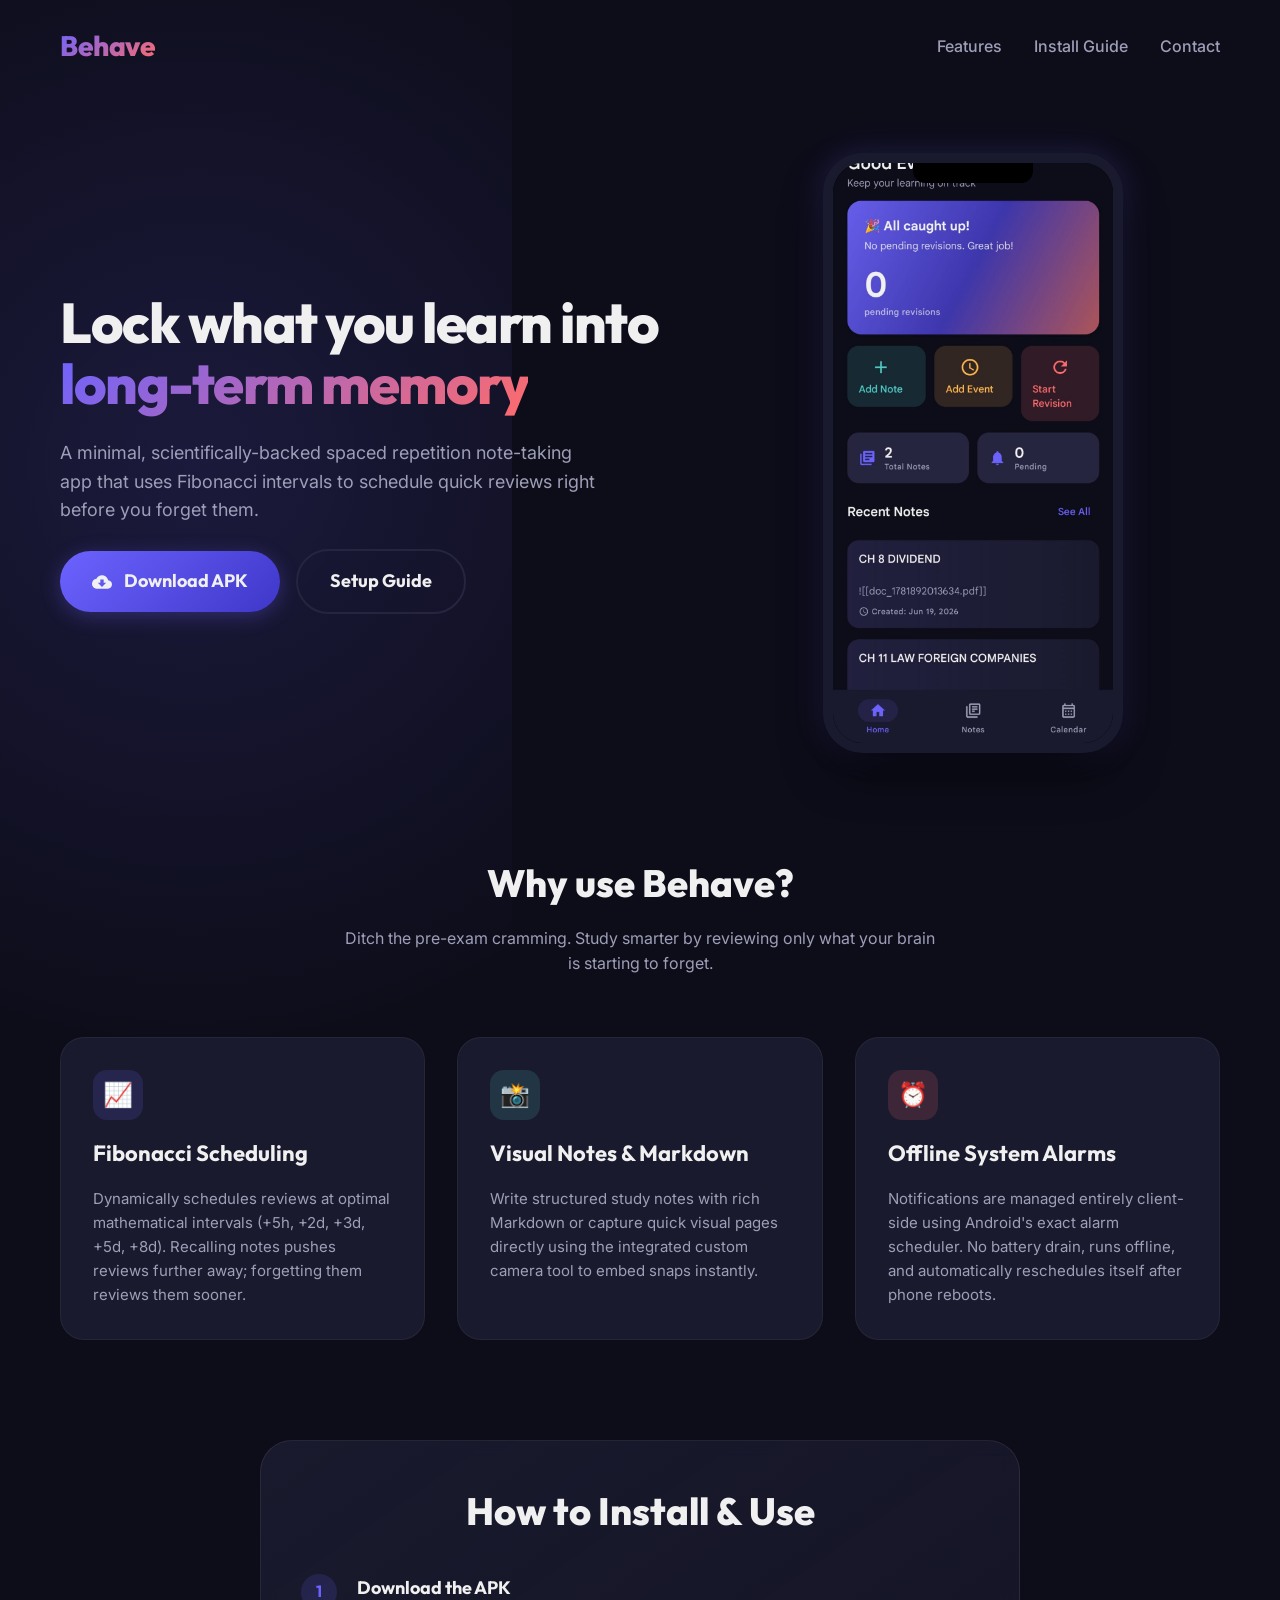
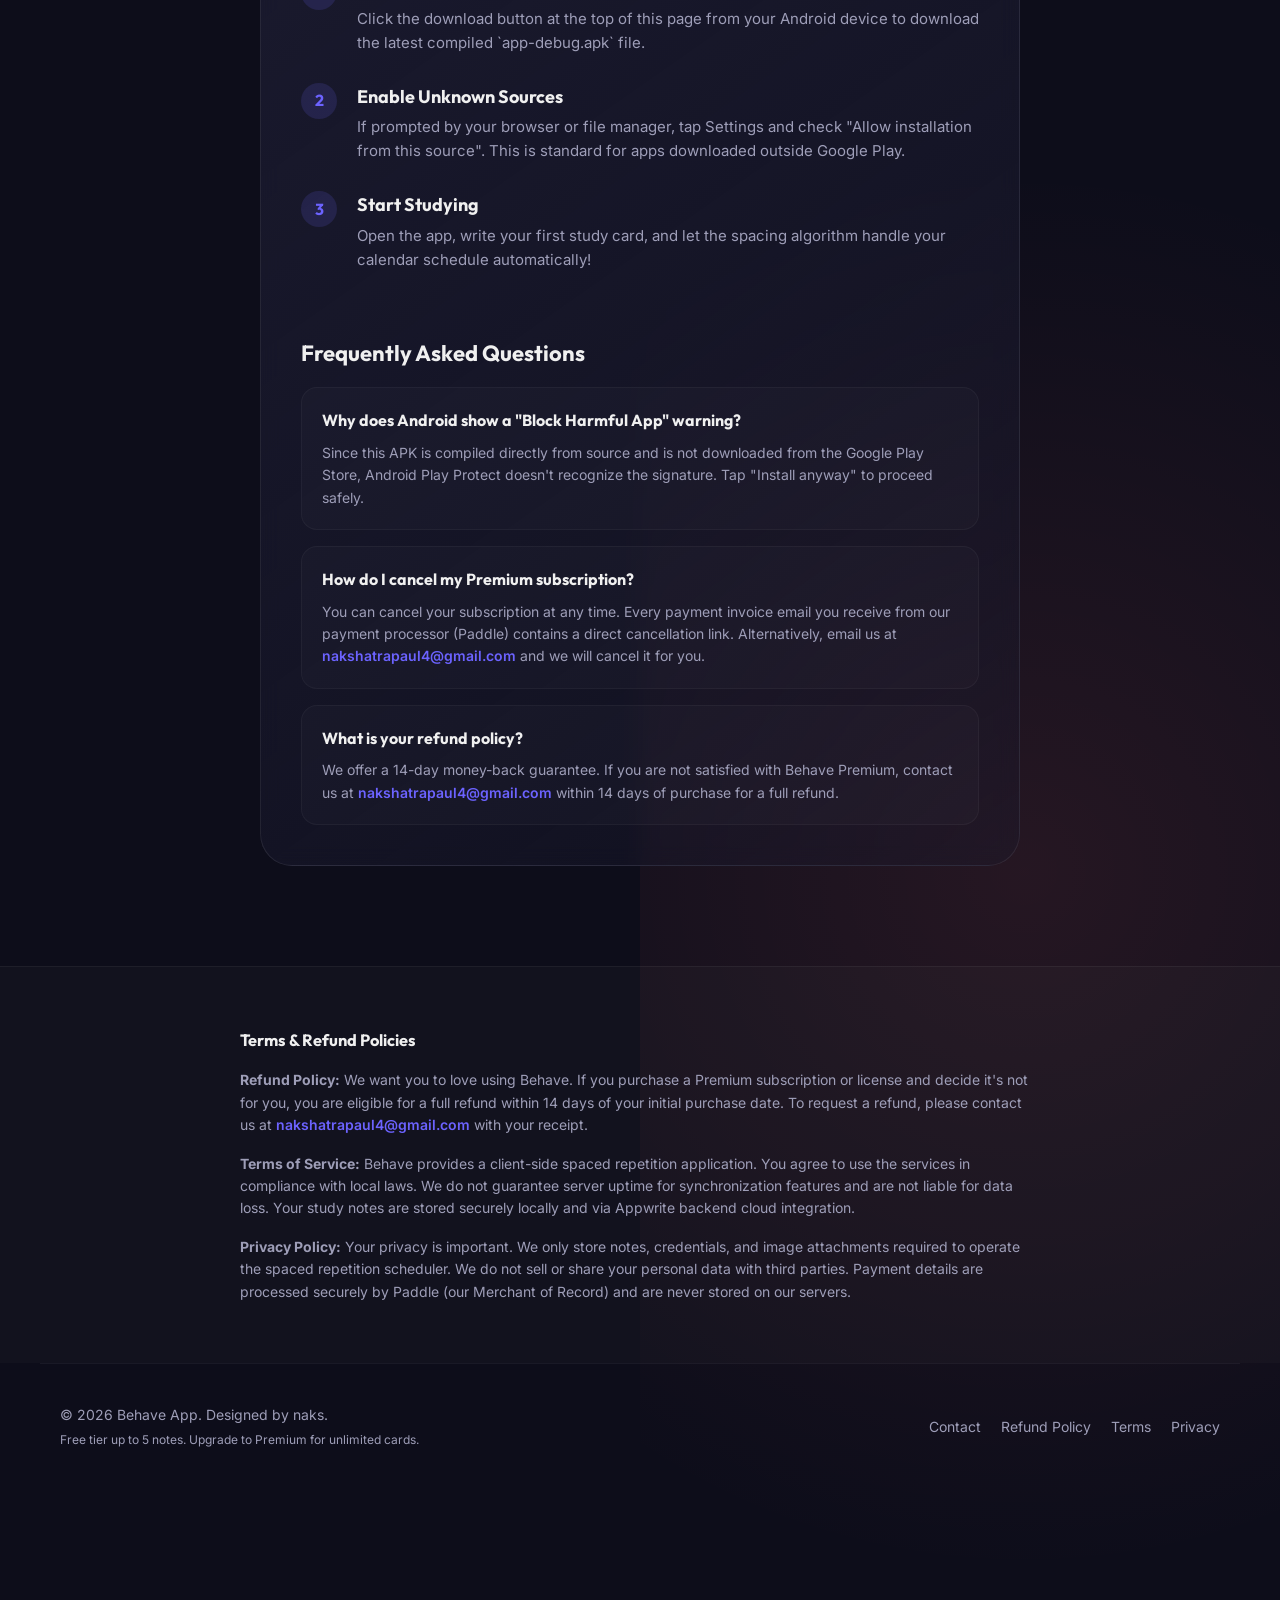
==== commit 5da6f955: "docs: add support contact email nakshatrapaul4@gmail.com to website" ====
--- a/docs/index.html
+++ b/docs/index.html
@@ -14,6 +14,7 @@
         <div class="nav-links">
             <a href="#features">Features</a>
             <a href="#install">Install Guide</a>
+            <a href="mailto:nakshatrapaul4@gmail.com">Contact</a>
         </div>
     </header>
 
@@ -27,7 +28,7 @@
             
             <div class="cta-group">
                 <!-- Redirect link to the latest release compiled by GitHub Actions -->
-                <a href="https://github.com/nakshatrapaul/behaviour/releases/latest/download/app-debug.apk" class="btn-primary" id="download-btn">
+                <a href="https://github.com/nakshatrapaul/behaviour/releases/download/latest/app-debug.apk" class="btn-primary" id="download-btn">
                     <svg viewBox="0 0 24 24">
                         <path d="M19.35 10.04C18.67 6.59 15.64 4 12 4 9.11 4 6.6 5.64 5.35 8.04 2.34 8.36 0 10.91 0 14c0 3.31 2.69 6 6 6h13c2.76 0 5-2.24 5-5 0-2.64-2.05-4.78-4.65-4.96zM17 13l-5 5-5-5h3V9h4v4h3z"/>
                     </svg>
@@ -118,12 +119,12 @@
 
                 <div class="faq-item">
                     <h4 class="faq-question">How do I cancel my Premium subscription?</h4>
-                    <p class="faq-answer">You can cancel your subscription at any time. Every payment invoice email you receive from our payment processor (Paddle) contains a direct cancellation link. Alternatively, email us and we will cancel it for you.</p>
+                    <p class="faq-answer">You can cancel your subscription at any time. Every payment invoice email you receive from our payment processor (Paddle) contains a direct cancellation link. Alternatively, email us at <a href="mailto:nakshatrapaul4@gmail.com" class="email-link">nakshatrapaul4@gmail.com</a> and we will cancel it for you.</p>
                 </div>
 
                 <div class="faq-item">
                     <h4 class="faq-question">What is your refund policy?</h4>
-                    <p class="faq-answer">We offer a 14-day money-back guarantee. If you are not satisfied with Behave Premium, contact us within 14 days of purchase for a full refund.</p>
+                    <p class="faq-answer">We offer a 14-day money-back guarantee. If you are not satisfied with Behave Premium, contact us at <a href="mailto:nakshatrapaul4@gmail.com" class="email-link">nakshatrapaul4@gmail.com</a> within 14 days of purchase for a full refund.</p>
                 </div>
             </div>
         </div>
@@ -133,7 +134,7 @@
     <section class="policies-section" id="policies" style="padding: 60px 20px; background: rgba(255, 255, 255, 0.02); border-top: 1px solid rgba(255, 255, 255, 0.05);">
         <div style="max-width: 800px; margin: 0 auto; color: var(--text-gray); font-size: 14px; line-height: 1.6;">
             <h3 style="color: var(--text-white); margin-bottom: 16px; font-family: var(--font-outfit);">Terms & Refund Policies</h3>
-            <p id="refund-policy"><strong>Refund Policy:</strong> We want you to love using Behave. If you purchase a Premium subscription or license and decide it's not for you, you are eligible for a full refund within 14 days of your initial purchase date. To request a refund, please contact us with your receipt.</p>
+            <p id="refund-policy"><strong>Refund Policy:</strong> We want you to love using Behave. If you purchase a Premium subscription or license and decide it's not for you, you are eligible for a full refund within 14 days of your initial purchase date. To request a refund, please contact us at <a href="mailto:nakshatrapaul4@gmail.com" class="email-link">nakshatrapaul4@gmail.com</a> with your receipt.</p>
             <p id="terms" style="margin-top: 16px;"><strong>Terms of Service:</strong> Behave provides a client-side spaced repetition application. You agree to use the services in compliance with local laws. We do not guarantee server uptime for synchronization features and are not liable for data loss. Your study notes are stored securely locally and via Appwrite backend cloud integration.</p>
             <p id="privacy" style="margin-top: 16px;"><strong>Privacy Policy:</strong> Your privacy is important. We only store notes, credentials, and image attachments required to operate the spaced repetition scheduler. We do not sell or share your personal data with third parties. Payment details are processed securely by Paddle (our Merchant of Record) and are never stored on our servers.</p>
         </div>
@@ -146,6 +147,7 @@
             <p style="font-size: 12px; margin-top: 4px;">Free tier up to 5 notes. Upgrade to Premium for unlimited cards.</p>
         </div>
         <div style="display: flex; gap: 20px;">
+            <a href="mailto:nakshatrapaul4@gmail.com" style="color: var(--text-gray); text-decoration: none; transition: color 0.3s;" onmouseover="this.style.color='#F0F0F0'" onmouseout="this.style.color='var(--text-gray)'">Contact</a>
             <a href="#refund-policy" style="color: var(--text-gray); text-decoration: none; transition: color 0.3s;" onmouseover="this.style.color='#F0F0F0'" onmouseout="this.style.color='var(--text-gray)'">Refund Policy</a>
             <a href="#terms" style="color: var(--text-gray); text-decoration: none; transition: color 0.3s;" onmouseover="this.style.color='#F0F0F0'" onmouseout="this.style.color='var(--text-gray)'">Terms</a>
             <a href="#privacy" style="color: var(--text-gray); text-decoration: none; transition: color 0.3s;" onmouseover="this.style.color='#F0F0F0'" onmouseout="this.style.color='var(--text-gray)'">Privacy</a>
--- a/docs/style.css
+++ b/docs/style.css
@@ -471,3 +471,16 @@
         text-align: center;
     }
 }
+
+.email-link {
+    color: var(--primary);
+    text-decoration: none;
+    font-weight: 600;
+    transition: color 0.3s ease;
+}
+
+.email-link:hover {
+    color: var(--secondary);
+    text-decoration: underline;
+}
+
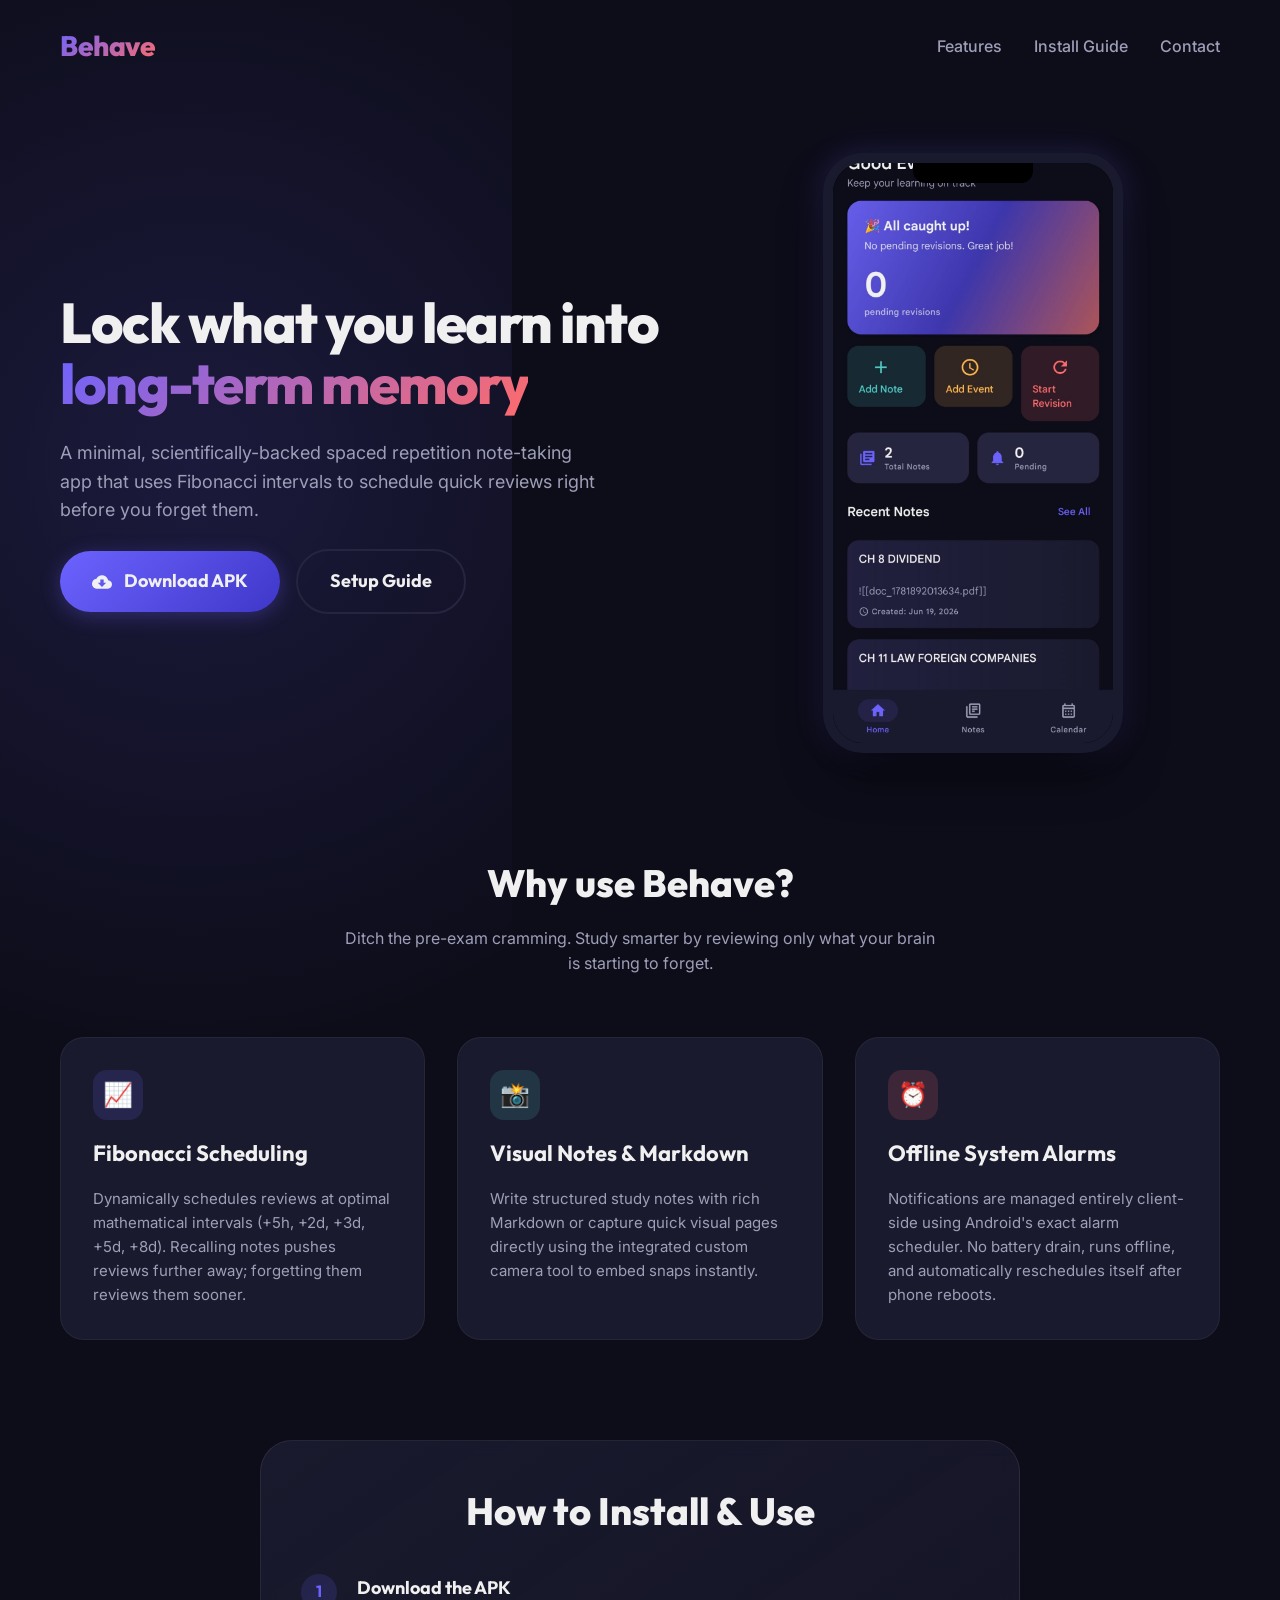
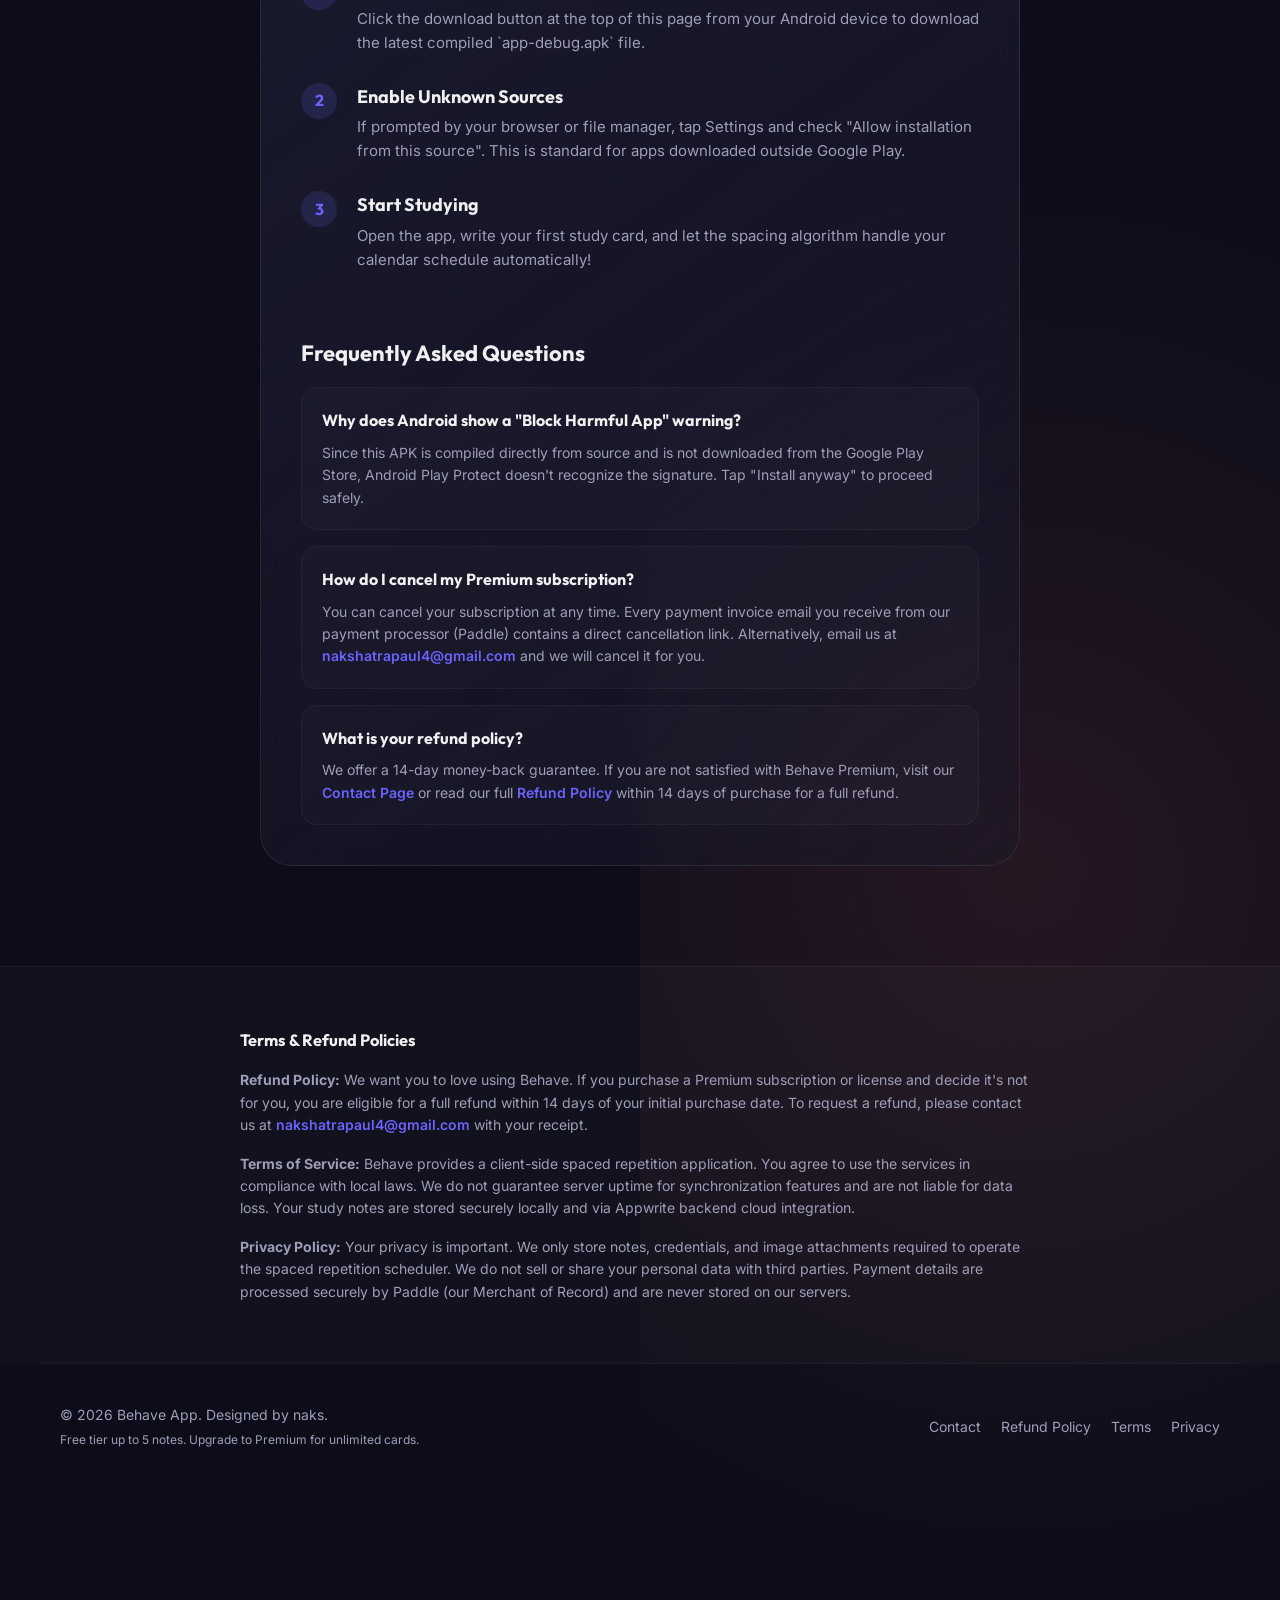
==== commit 578ab23c: "feat: create dedicated Terms, Privacy, Refund, and Contact pages" ====
--- a/docs/index.html
+++ b/docs/index.html
@@ -14,7 +14,7 @@
         <div class="nav-links">
             <a href="#features">Features</a>
             <a href="#install">Install Guide</a>
-            <a href="mailto:nakshatrapaul4@gmail.com">Contact</a>
+            <a href="contact.html">Contact</a>
         </div>
     </header>
 
@@ -124,7 +124,7 @@
 
                 <div class="faq-item">
                     <h4 class="faq-question">What is your refund policy?</h4>
-                    <p class="faq-answer">We offer a 14-day money-back guarantee. If you are not satisfied with Behave Premium, contact us at <a href="mailto:nakshatrapaul4@gmail.com" class="email-link">nakshatrapaul4@gmail.com</a> within 14 days of purchase for a full refund.</p>
+                    <p class="faq-answer">We offer a 14-day money-back guarantee. If you are not satisfied with Behave Premium, visit our <a href="contact.html" class="email-link">Contact Page</a> or read our full <a href="refund.html" class="email-link">Refund Policy</a> within 14 days of purchase for a full refund.</p>
                 </div>
             </div>
         </div>
@@ -147,10 +147,10 @@
             <p style="font-size: 12px; margin-top: 4px;">Free tier up to 5 notes. Upgrade to Premium for unlimited cards.</p>
         </div>
         <div style="display: flex; gap: 20px;">
-            <a href="mailto:nakshatrapaul4@gmail.com" style="color: var(--text-gray); text-decoration: none; transition: color 0.3s;" onmouseover="this.style.color='#F0F0F0'" onmouseout="this.style.color='var(--text-gray)'">Contact</a>
-            <a href="#refund-policy" style="color: var(--text-gray); text-decoration: none; transition: color 0.3s;" onmouseover="this.style.color='#F0F0F0'" onmouseout="this.style.color='var(--text-gray)'">Refund Policy</a>
-            <a href="#terms" style="color: var(--text-gray); text-decoration: none; transition: color 0.3s;" onmouseover="this.style.color='#F0F0F0'" onmouseout="this.style.color='var(--text-gray)'">Terms</a>
-            <a href="#privacy" style="color: var(--text-gray); text-decoration: none; transition: color 0.3s;" onmouseover="this.style.color='#F0F0F0'" onmouseout="this.style.color='var(--text-gray)'">Privacy</a>
+            <a href="contact.html" style="color: var(--text-gray); text-decoration: none; transition: color 0.3s;" onmouseover="this.style.color='#F0F0F0'" onmouseout="this.style.color='var(--text-gray)'">Contact</a>
+            <a href="refund.html" style="color: var(--text-gray); text-decoration: none; transition: color 0.3s;" onmouseover="this.style.color='#F0F0F0'" onmouseout="this.style.color='var(--text-gray)'">Refund Policy</a>
+            <a href="terms.html" style="color: var(--text-gray); text-decoration: none; transition: color 0.3s;" onmouseover="this.style.color='#F0F0F0'" onmouseout="this.style.color='var(--text-gray)'">Terms</a>
+            <a href="privacy.html" style="color: var(--text-gray); text-decoration: none; transition: color 0.3s;" onmouseover="this.style.color='#F0F0F0'" onmouseout="this.style.color='var(--text-gray)'">Privacy</a>
         </div>
     </footer>
 
